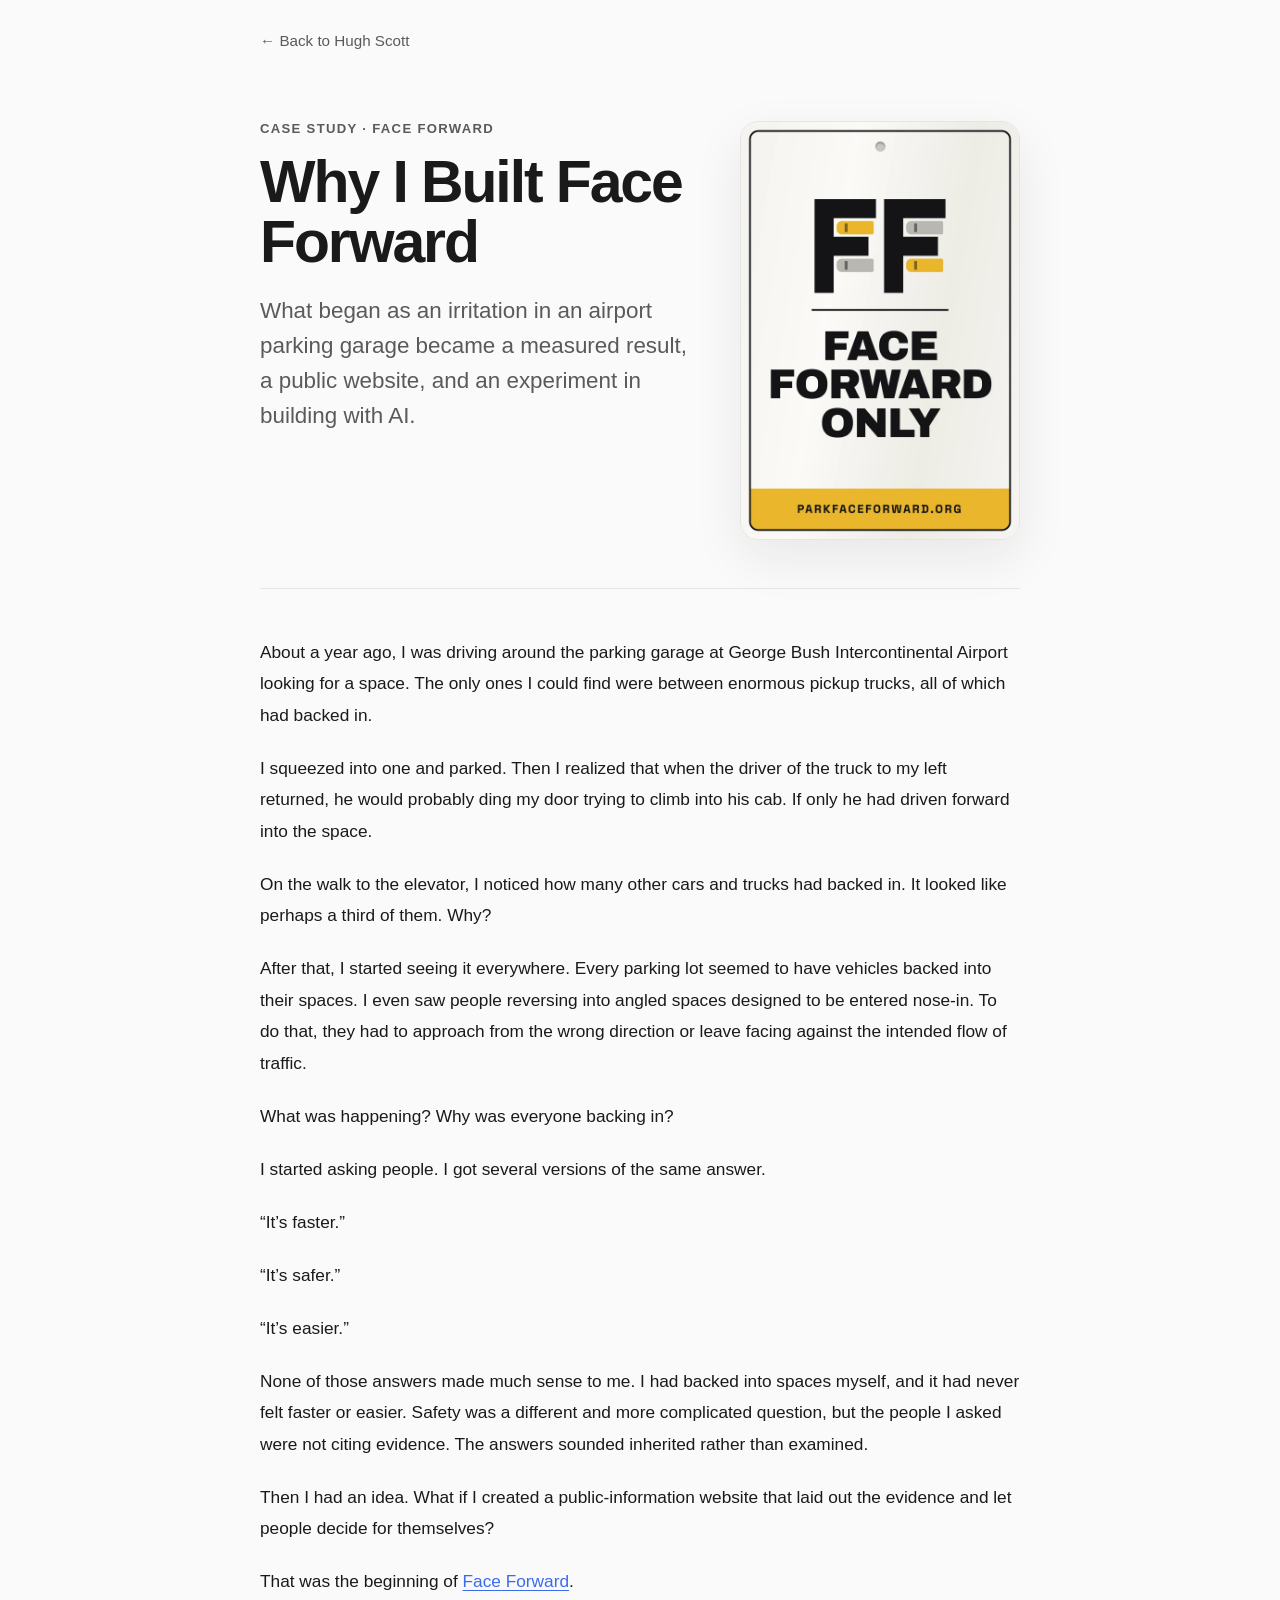
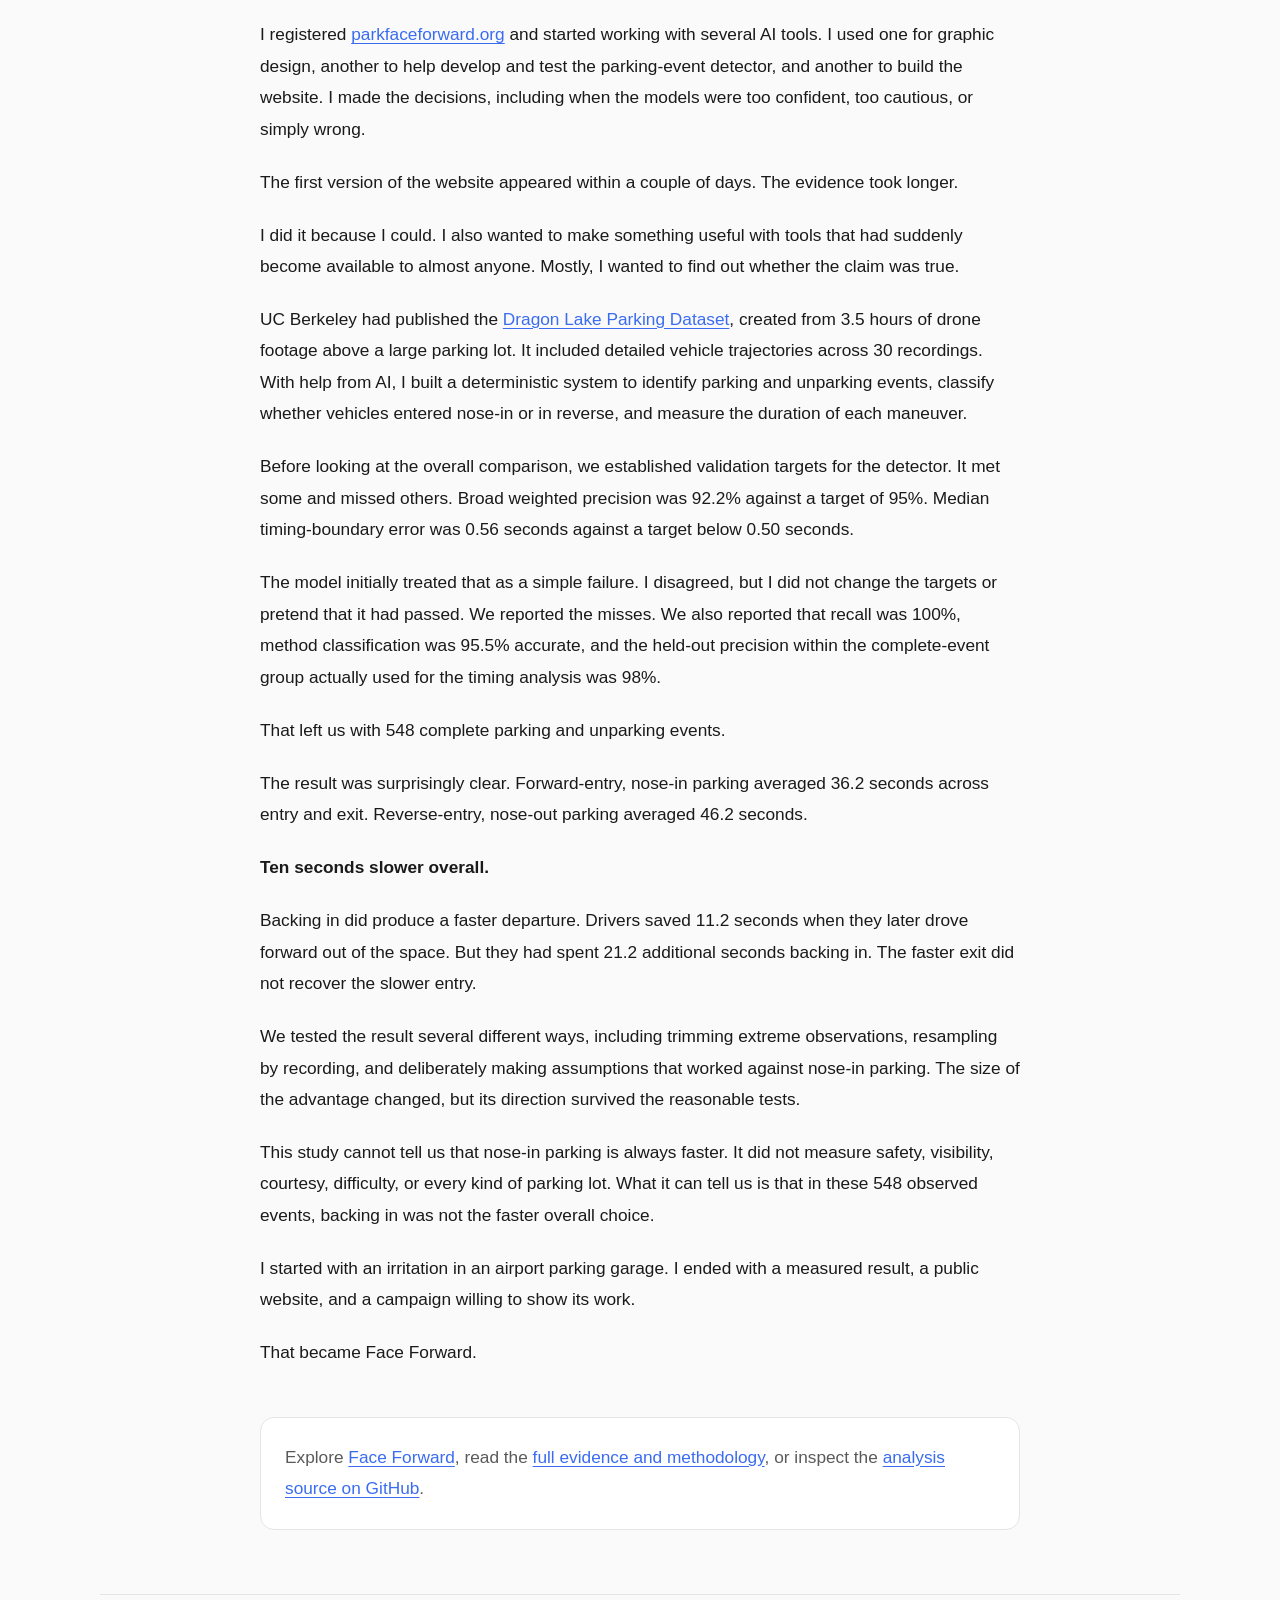
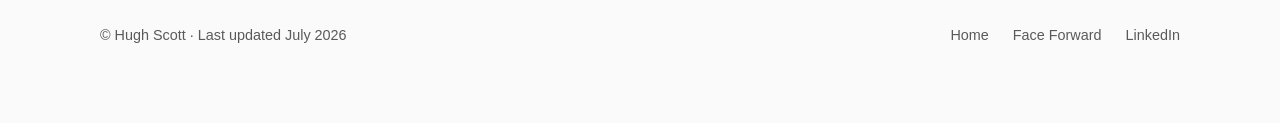
==== face-forward.html @ af5e3e57 "feat: add Face Forward essay" ====
<!DOCTYPE html>
<html lang="en">
  <head>
    <meta charset="UTF-8" />
    <meta name="viewport" content="width=device-width, initial-scale=1.0" />
    <title>Why I Built Face Forward — Hugh Scott</title>
    <meta
      name="description"
      content="How a question in an airport parking garage became Face Forward: an observed parking study, a public website, and an experiment in building with AI."
    />
    <link rel="icon" type="image/svg+xml" href="./favicon.svg" />

    <meta property="og:title" content="Why I Built Face Forward — Hugh Scott" />
    <meta
      property="og:description"
      content="How a question in an airport parking garage became an observed study, a public website, and an experiment in building with AI."
    />
    <meta
      property="og:image"
      content="https://parkfaceforward.org/assets/research/dlp-headline-card.png"
    />
    <meta property="og:url" content="https://hughrscott.com/face-forward.html" />
    <meta property="og:type" content="article" />
    <meta property="og:site_name" content="Hugh Scott" />

    <meta name="twitter:card" content="summary_large_image" />
    <meta name="twitter:title" content="Why I Built Face Forward — Hugh Scott" />
    <meta
      name="twitter:description"
      content="How a question in an airport parking garage became an observed study, a public website, and an experiment in building with AI."
    />
    <meta
      name="twitter:image"
      content="https://parkfaceforward.org/assets/research/dlp-headline-card.png"
    />

    <link rel="canonical" href="https://hughrscott.com/face-forward.html" />

    <script type="application/ld+json">
    {
      "@context": "https://schema.org",
      "@type": "Article",
      "headline": "Why I Built Face Forward",
      "description": "How a question in an airport parking garage became Face Forward: an observed parking study, a public website, and an experiment in building with AI.",
      "author": {
        "@type": "Person",
        "name": "Hugh Scott",
        "url": "https://hughrscott.com"
      },
      "mainEntityOfPage": "https://hughrscott.com/face-forward.html",
      "image": "https://parkfaceforward.org/assets/research/dlp-headline-card.png"
    }
    </script>

    <link rel="stylesheet" href="./styles.css" />
  </head>
  <body>
    <div class="site-shell">
      <main class="article-main">
        <p class="back-link"><a href="./index.html#projects-heading">← Back to Hugh Scott</a></p>

        <header class="article-header">
          <div class="article-hero-copy">
            <p class="article-kicker">Case study · Face Forward</p>
            <h1>Why I Built Face Forward</h1>
            <p class="article-lede">
              What began as an irritation in an airport parking garage became a measured result, a public website, and an experiment in building with AI.
            </p>
          </div>
          <figure class="article-hero-image">
            <img
              src="./assets/images/faceforward-parking-sign.webp"
              alt="Face Forward Only parking sign with four cars parked nose-in"
              width="1200"
              height="1800"
              fetchpriority="high"
            />
          </figure>
        </header>

        <article class="article-body">
          <p>
            About a year ago, I was driving around the parking garage at George Bush Intercontinental Airport looking for a space. The only ones I could find were between enormous pickup trucks, all of which had backed in.
          </p>

          <p>
            I squeezed into one and parked. Then I realized that when the driver of the truck to my left returned, he would probably ding my door trying to climb into his cab. If only he had driven forward into the space.
          </p>

          <p>
            On the walk to the elevator, I noticed how many other cars and trucks had backed in. It looked like perhaps a third of them. Why?
          </p>

          <p>
            After that, I started seeing it everywhere. Every parking lot seemed to have vehicles backed into their spaces. I even saw people reversing into angled spaces designed to be entered nose-in. To do that, they had to approach from the wrong direction or leave facing against the intended flow of traffic.
          </p>

          <p>What was happening? Why was everyone backing in?</p>

          <p>I started asking people. I got several versions of the same answer.</p>

          <p>“It’s faster.”</p>

          <p>“It’s safer.”</p>

          <p>“It’s easier.”</p>

          <p>
            None of those answers made much sense to me. I had backed into spaces myself, and it had never felt faster or easier. Safety was a different and more complicated question, but the people I asked were not citing evidence. The answers sounded inherited rather than examined.
          </p>

          <p>
            Then I had an idea. What if I created a public-information website that laid out the evidence and let people decide for themselves?
          </p>

          <p>
            That was the beginning of <a href="https://parkfaceforward.org/">Face Forward</a>.
          </p>

          <p>
            I registered <a href="https://parkfaceforward.org/">parkfaceforward.org</a> and started working with several AI tools. I used one for graphic design, another to help develop and test the parking-event detector, and another to build the website. I made the decisions, including when the models were too confident, too cautious, or simply wrong.
          </p>

          <p>The first version of the website appeared within a couple of days. The evidence took longer.</p>

          <p>
            I did it because I could. I also wanted to make something useful with tools that had suddenly become available to almost anyone. Mostly, I wanted to find out whether the claim was true.
          </p>

          <p>
            UC Berkeley had published the <a href="https://doi.org/10.5061/dryad.tht76hf5b">Dragon Lake Parking Dataset</a>, created from 3.5 hours of drone footage above a large parking lot. It included detailed vehicle trajectories across 30 recordings. With help from AI, I built a deterministic system to identify parking and unparking events, classify whether vehicles entered nose-in or in reverse, and measure the duration of each maneuver.
          </p>

          <p>
            Before looking at the overall comparison, we established validation targets for the detector. It met some and missed others. Broad weighted precision was 92.2% against a target of 95%. Median timing-boundary error was 0.56 seconds against a target below 0.50 seconds.
          </p>

          <p>
            The model initially treated that as a simple failure. I disagreed, but I did not change the targets or pretend that it had passed. We reported the misses. We also reported that recall was 100%, method classification was 95.5% accurate, and the held-out precision within the complete-event group actually used for the timing analysis was 98%.
          </p>

          <p>That left us with 548 complete parking and unparking events.</p>

          <p>
            The result was surprisingly clear. Forward-entry, nose-in parking averaged 36.2 seconds across entry and exit. Reverse-entry, nose-out parking averaged 46.2 seconds.
          </p>

          <p><strong>Ten seconds slower overall.</strong></p>

          <p>
            Backing in did produce a faster departure. Drivers saved 11.2 seconds when they later drove forward out of the space. But they had spent 21.2 additional seconds backing in. The faster exit did not recover the slower entry.
          </p>

          <p>
            We tested the result several different ways, including trimming extreme observations, resampling by recording, and deliberately making assumptions that worked against nose-in parking. The size of the advantage changed, but its direction survived the reasonable tests.
          </p>

          <p>
            This study cannot tell us that nose-in parking is always faster. It did not measure safety, visibility, courtesy, difficulty, or every kind of parking lot. What it can tell us is that in these 548 observed events, backing in was not the faster overall choice.
          </p>

          <p>
            I started with an irritation in an airport parking garage. I ended with a measured result, a public website, and a campaign willing to show its work.
          </p>

          <p>That became Face Forward.</p>

          <aside class="article-endnote">
            <p>
              Explore <a href="https://parkfaceforward.org/">Face Forward</a>, read the <a href="https://parkfaceforward.org/research/">full evidence and methodology</a>, or inspect the <a href="https://github.com/hughrscott/face-forward">analysis source on GitHub</a>.
            </p>
          </aside>
        </article>
      </main>

      <footer class="site-footer">
        <p class="footer-copy">© Hugh Scott · Last updated July 2026</p>
        <nav class="footer-links" aria-label="Footer links">
          <a href="./index.html">Home</a>
          <a href="https://parkfaceforward.org/">Face Forward</a>
          <a href="https://www.linkedin.com/in/hughscott/" target="_blank" rel="noreferrer">LinkedIn</a>
        </nav>
      </footer>
    </div>
  </body>
</html>
---- styles.css ----
:root {
  --bg: #fafafa;
  --surface: #ffffff;
  --text: #1a1a1a;
  --text-muted: #5a5a5a;
  --border: #e5e5e5;
  --accent: #3b6cf0;
  --font-sans: Inter, "Segoe UI", Roboto, "Helvetica Neue", Arial, sans-serif;
}

* {
  box-sizing: border-box;
}

html {
  background: var(--bg);
  color: var(--text);
}

body {
  margin: 0;
  font-family: var(--font-sans);
}

img {
  max-width: 100%;
  display: block;
}

a {
  color: inherit;
  text-decoration: none;
}

.site-shell {
  padding: 0 1.5rem 5rem;
}

.site-main {
  width: min(1080px, 100%);
  margin: 0 auto;
}

.resume-main {
  width: min(900px, 100%);
}

.hero {
  display: grid;
  grid-template-columns: minmax(0, 1.45fr) minmax(260px, 360px);
  gap: 4rem;
  align-items: start;
  padding: 5.5rem 0 4rem;
}

.eyebrow,
.section-kicker {
  margin: 0 0 0.9rem;
  font-size: 0.82rem;
  font-weight: 600;
  letter-spacing: 0.08em;
  text-transform: uppercase;
  color: var(--text-muted);
}

h1,
h2,
h3,
p,
ul {
  margin: 0;
}

h1 {
  max-width: 10ch;
  font-size: clamp(2.4rem, 4.6vw, 4.2rem);
  line-height: 1.02;
  letter-spacing: -0.035em;
}

h2 {
  font-size: clamp(1.8rem, 3vw, 2rem);
  line-height: 1.15;
  letter-spacing: -0.03em;
}

.hero-headline {
  max-width: 28ch;
  margin-top: 1.1rem;
  font-size: clamp(1.15rem, 2.2vw, 1.45rem);
  line-height: 1.5;
  color: var(--text);
}

.prose {
  max-width: 680px;
}

.prose p,
.experience-description,
.bullet-list li,
.links-list a,
.writing-description {
  font-size: 1.05rem;
  line-height: 1.72;
  color: var(--text-muted);
}

.hero .prose {
  margin-top: 1.5rem;
}

.prose p + p {
  margin-top: 1rem;
}

.hero-image {
  justify-self: end;
  width: min(100%, 340px);
  margin: 0;
}

.hero-image img {
  aspect-ratio: 4 / 5;
  object-fit: cover;
  object-position: center 20%;
  border-radius: 18px;
  border: 1px solid var(--border);
  background: #f2f2f2;
}

.section {
  padding: 2.5rem 0;
  border-top: 1px solid var(--border);
}

.section-heading {
  margin-bottom: 1.4rem;
}

.experience-list {
  display: grid;
  gap: 1.6rem;
}

.experience-item {
  max-width: 760px;
}

.experience-heading {
  font-size: 1.15rem;
  font-weight: 600;
  line-height: 1.4;
  letter-spacing: -0.02em;
}

.experience-description {
  margin-top: 0.4rem;
}

.writing-grid {
  display: grid;
  grid-template-columns: repeat(2, minmax(0, 1fr));
  gap: 1rem;
  margin-top: 1.5rem;
}

.writing-card {
  min-height: 100%;
  border: 1px solid var(--border);
  border-radius: 16px;
  background: var(--surface);
  overflow: hidden;
}

.writing-image-link {
  display: block;
}

.writing-image {
  width: 100%;
  aspect-ratio: 16 / 9;
  object-fit: cover;
}

.writing-card:hover {
  box-shadow: 0 10px 28px rgba(26, 26, 26, 0.05);
}

.writing-title {
  display: inline-block;
  padding: 1.3rem 1.35rem 0;
  font-size: 1.18rem;
  font-weight: 600;
  line-height: 1.35;
  letter-spacing: -0.02em;
  color: var(--text);
}

.writing-title[href]:hover,
.links-list a:hover,
.section-link a:hover {
  color: var(--accent);
  text-decoration: underline;
  text-underline-offset: 0.18em;
}

.writing-description {
  margin-top: 0.75rem;
  padding: 0 1.35rem 1.3rem;
}

.project-card {
  display: grid;
  grid-template-columns: minmax(0, 1.08fr) minmax(0, 0.92fr);
  margin-top: 1.5rem;
  border: 1px solid var(--border);
  border-radius: 18px;
  background: var(--surface);
  overflow: hidden;
}

.project-image-link {
  display: flex;
  align-items: center;
  justify-content: center;
  min-height: 100%;
  padding: 1.25rem;
  background: #f4f2ed;
}

.project-image {
  width: min(100%, 320px);
  height: auto;
  max-height: 440px;
  object-fit: contain;
  border-radius: 12px;
}

.project-content {
  display: flex;
  flex-direction: column;
  justify-content: center;
  padding: 2rem;
}

.project-kicker {
  margin-bottom: 0.8rem;
  font-size: 0.78rem;
  font-weight: 700;
  letter-spacing: 0.1em;
  text-transform: uppercase;
  color: var(--text-muted);
}

.project-title {
  font-size: clamp(1.55rem, 3vw, 2.1rem);
  line-height: 1.1;
  letter-spacing: -0.03em;
}

.project-description {
  margin-top: 0.9rem;
  font-size: 1.05rem;
  line-height: 1.68;
  color: var(--text-muted);
}

.project-actions {
  display: flex;
  flex-wrap: wrap;
  gap: 0.75rem;
  margin-top: 1.5rem;
}

.project-actions a {
  padding: 0.68rem 0.9rem;
  border: 1px solid var(--border);
  border-radius: 999px;
  font-size: 0.92rem;
  font-weight: 600;
}

.project-actions a:hover {
  border-color: var(--accent);
  color: var(--accent);
}

.article-main {
  width: min(760px, 100%);
  margin: 0 auto;
}

.article-header {
  display: grid;
  grid-template-columns: minmax(0, 1fr) minmax(220px, 280px);
  column-gap: 3rem;
  align-items: start;
  padding: 4.5rem 0 3rem;
}

.article-header h1 {
  max-width: 14ch;
}

.article-kicker {
  margin-bottom: 1rem;
  font-size: 0.82rem;
  font-weight: 700;
  letter-spacing: 0.1em;
  text-transform: uppercase;
  color: var(--text-muted);
}

.article-lede {
  max-width: 34em;
  margin-top: 1.4rem;
  font-size: clamp(1.15rem, 2.2vw, 1.4rem);
  line-height: 1.55;
  color: var(--text-muted);
}

.article-hero-image {
  width: 100%;
  margin: 0;
}

.article-hero-image img {
  width: 100%;
  height: auto;
  border: 1px solid var(--border);
  border-radius: 18px;
  box-shadow: 0 18px 50px rgba(26, 26, 26, 0.08);
}

.article-body {
  padding: 3rem 0 1rem;
  border-top: 1px solid var(--border);
}

.article-body p {
  font-size: 1.08rem;
  line-height: 1.82;
  color: var(--text);
}

.article-body p + p {
  margin-top: 1.35rem;
}

.article-body a {
  color: var(--accent);
  text-decoration: underline;
  text-underline-offset: 0.18em;
}

.article-endnote {
  margin-top: 3rem;
  padding: 1.5rem;
  border: 1px solid var(--border);
  border-radius: 14px;
  background: var(--surface);
}

.article-endnote p {
  color: var(--text-muted);
}

.bullet-list,
.links-list {
  padding-left: 1.2rem;
}

.bullet-list li + li,
.links-list li + li {
  margin-top: 0.75rem;
}

.section-link {
  margin-top: 1.1rem;
}

.section-link a {
  color: var(--text);
  font-size: 1rem;
  line-height: 1.6;
}

.back-link {
  padding-top: 2rem;
  font-size: 0.95rem;
  color: var(--text-muted);
}

.back-link a:hover {
  color: var(--accent);
  text-decoration: underline;
  text-underline-offset: 0.18em;
}

.resume-hero {
  grid-template-columns: 1fr;
  gap: 0;
  padding-bottom: 3rem;
}

.resume-list {
  max-width: 760px;
}

.resume-columns {
  display: grid;
  grid-template-columns: repeat(2, minmax(0, 1fr));
  gap: 2rem;
}

a:focus-visible {
  outline: 2px solid var(--accent);
  outline-offset: 4px;
  border-radius: 4px;
}

.site-footer {
  width: min(1080px, 100%);
  margin: 3rem auto 0;
  padding-top: 2rem;
  border-top: 1px solid var(--border);
  display: flex;
  flex-wrap: wrap;
  align-items: center;
  justify-content: space-between;
  gap: 1rem;
}

.footer-copy {
  font-size: 0.9rem;
  color: var(--text-muted);
}

.footer-links {
  display: flex;
  gap: 1.5rem;
}

.footer-links a {
  font-size: 0.9rem;
  color: var(--text-muted);
}

.footer-links a:hover {
  color: var(--accent);
  text-decoration: underline;
  text-underline-offset: 0.18em;
}

@media (max-width: 860px) {
  .hero,
  .writing-grid,
  .project-card,
  .resume-columns {
    grid-template-columns: 1fr;
  }

  .project-image {
    max-height: 520px;
  }

  .hero {
    gap: 2rem;
    padding-top: 3.5rem;
  }

  .article-header {
    display: block;
  }

  .article-hero-image {
    width: min(260px, 68vw);
    margin: 2rem auto 0;
  }

  .hero-image {
    justify-self: start;
    width: min(100%, 320px);
  }
}

@media (max-width: 540px) {
  .site-shell {
    padding: 0 1rem 4rem;
  }

  .hero {
    padding-top: 2.5rem;
  }

  .article-header {
    padding-top: 3rem;
  }

  .section {
    padding: 2rem 0;
  }

  .site-footer {
    flex-direction: column;
    align-items: flex-start;
  }

  .prose p,
  .experience-description,
  .bullet-list li,
  .links-list a,
  .writing-description,
  .writing-meta {
    font-size: 1rem;
  }
}
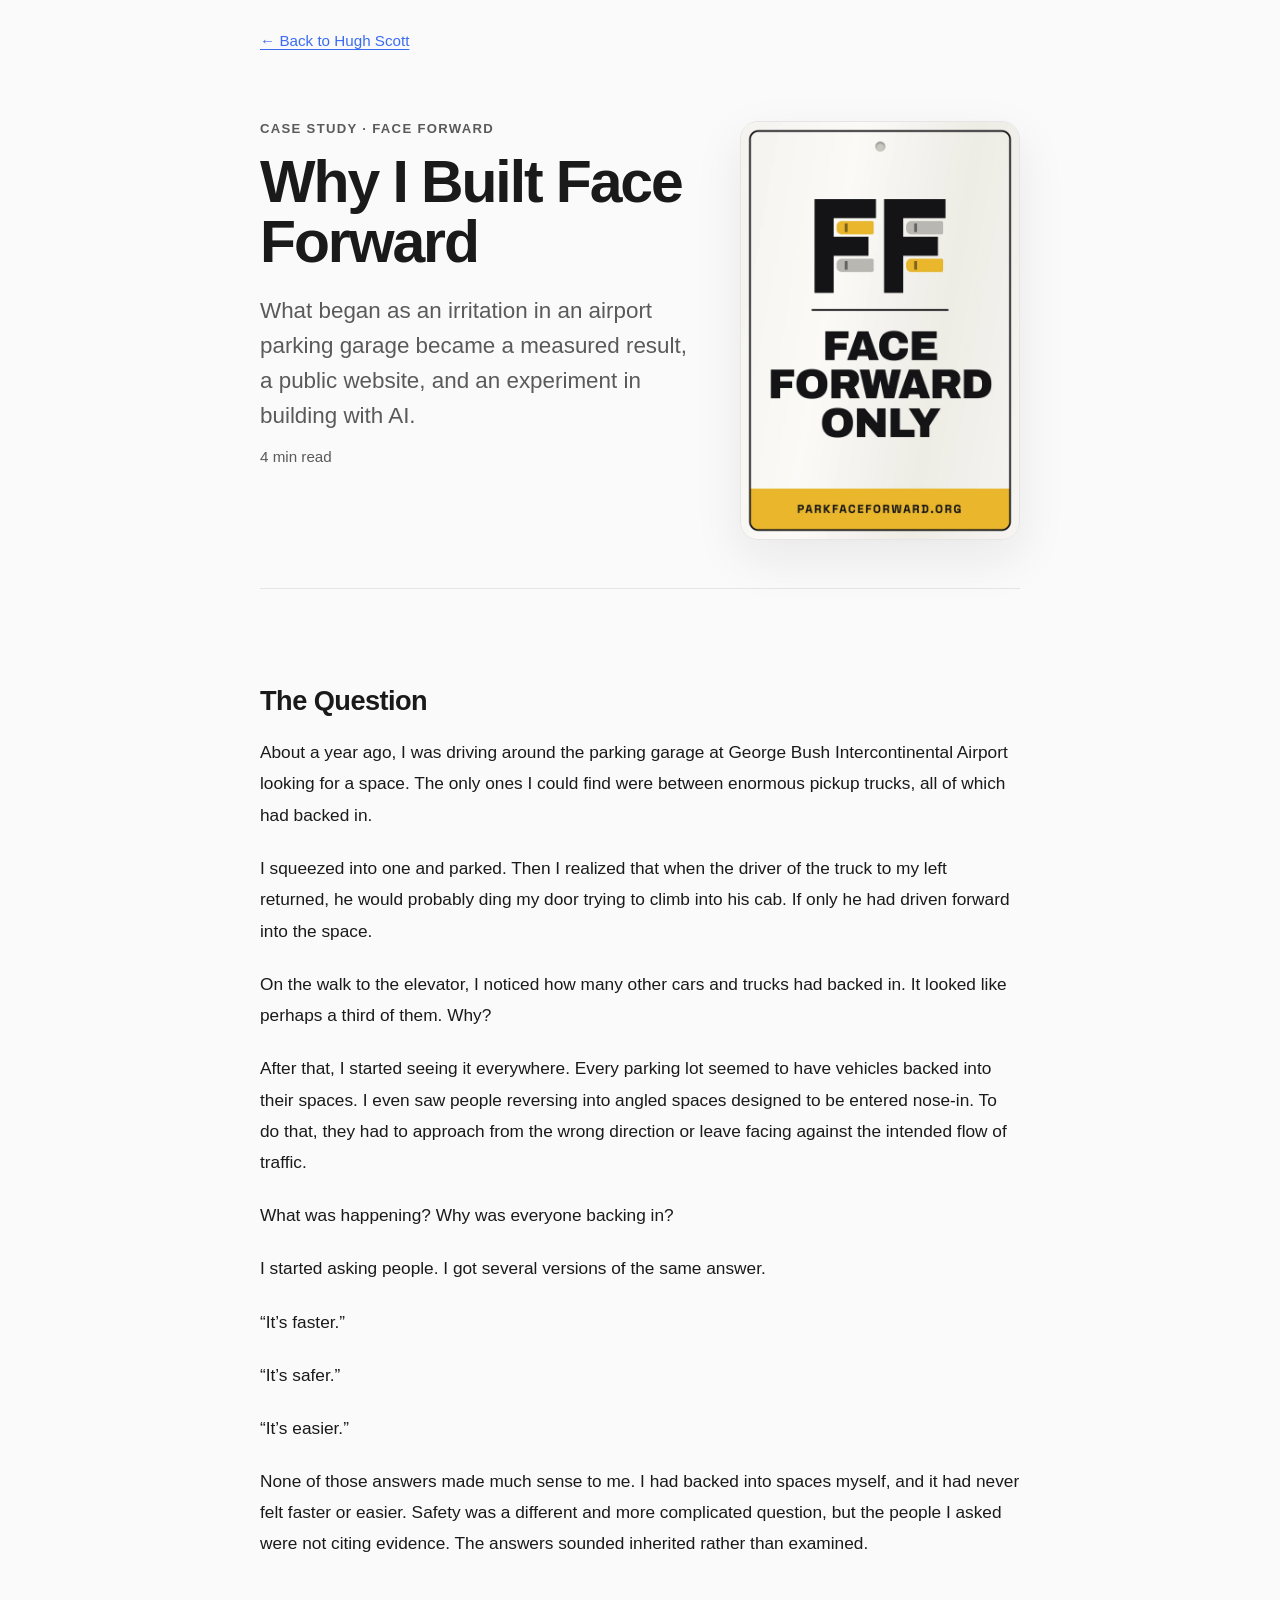
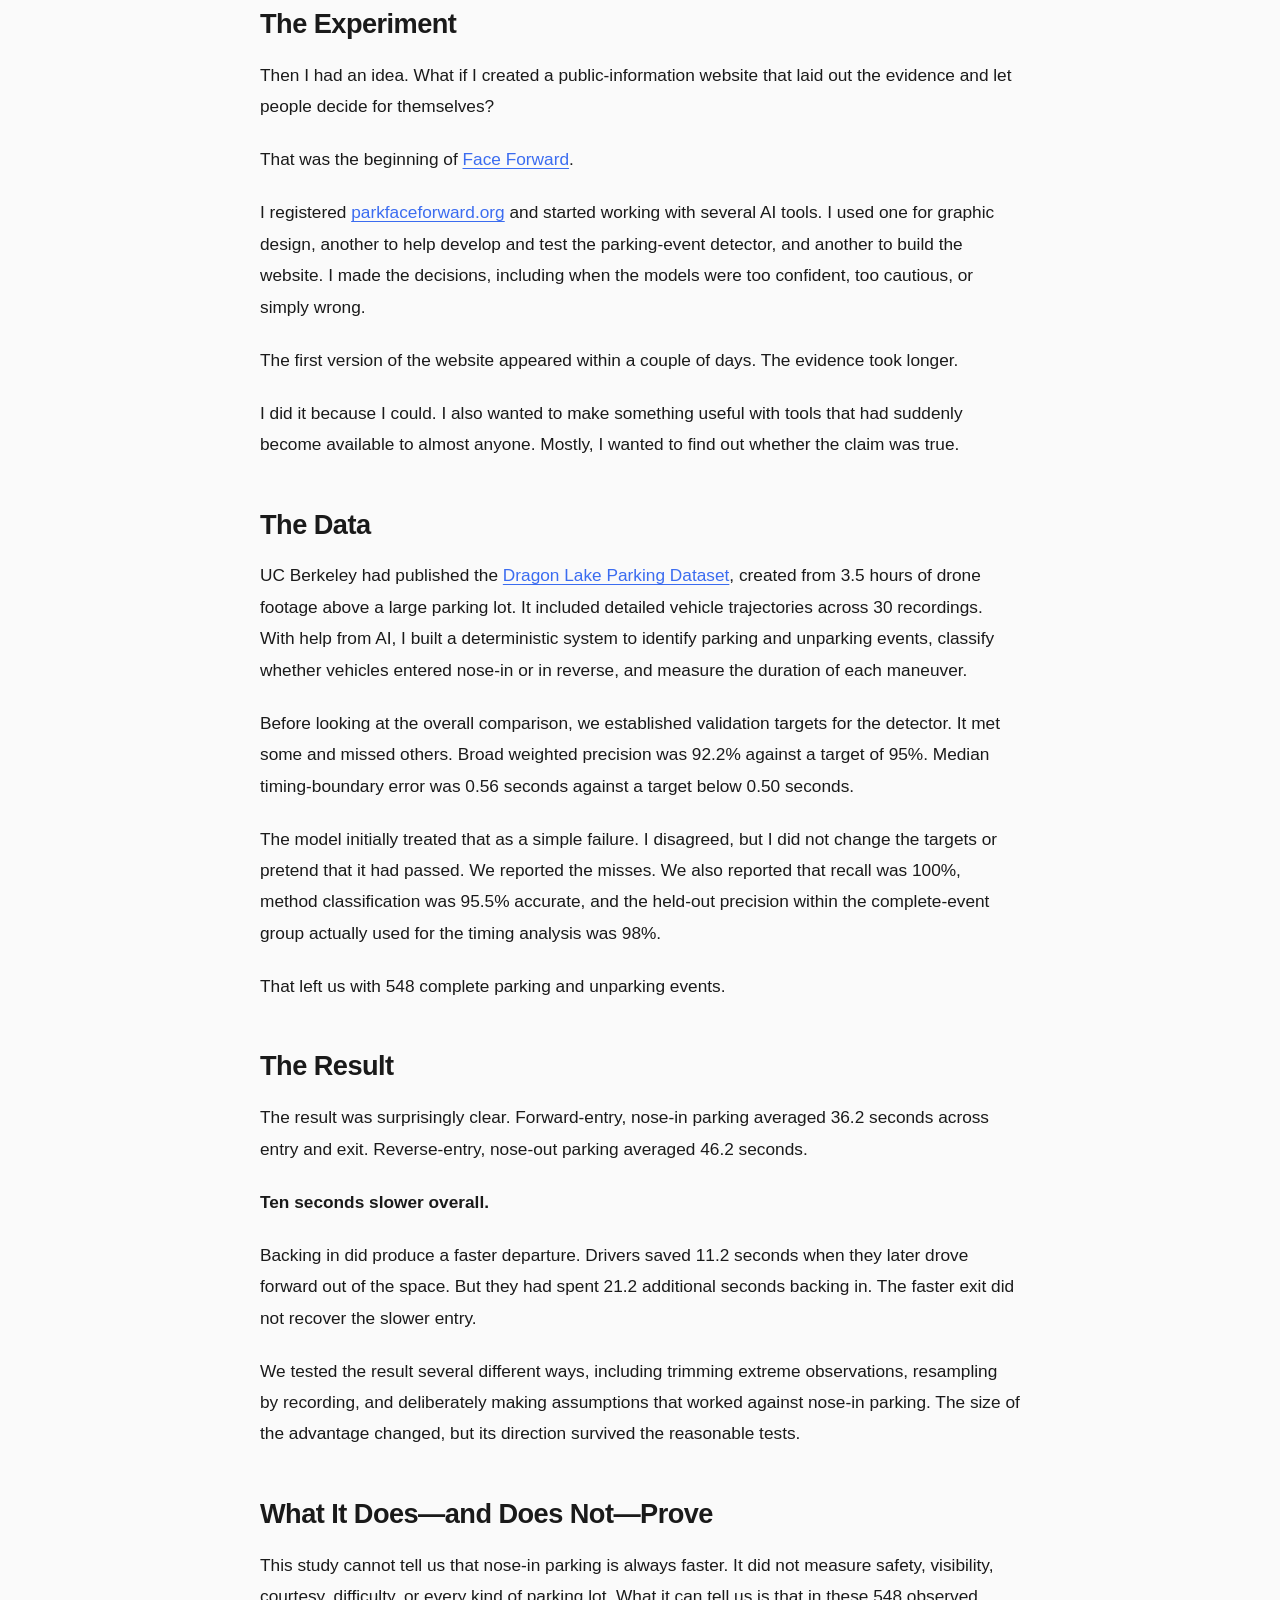
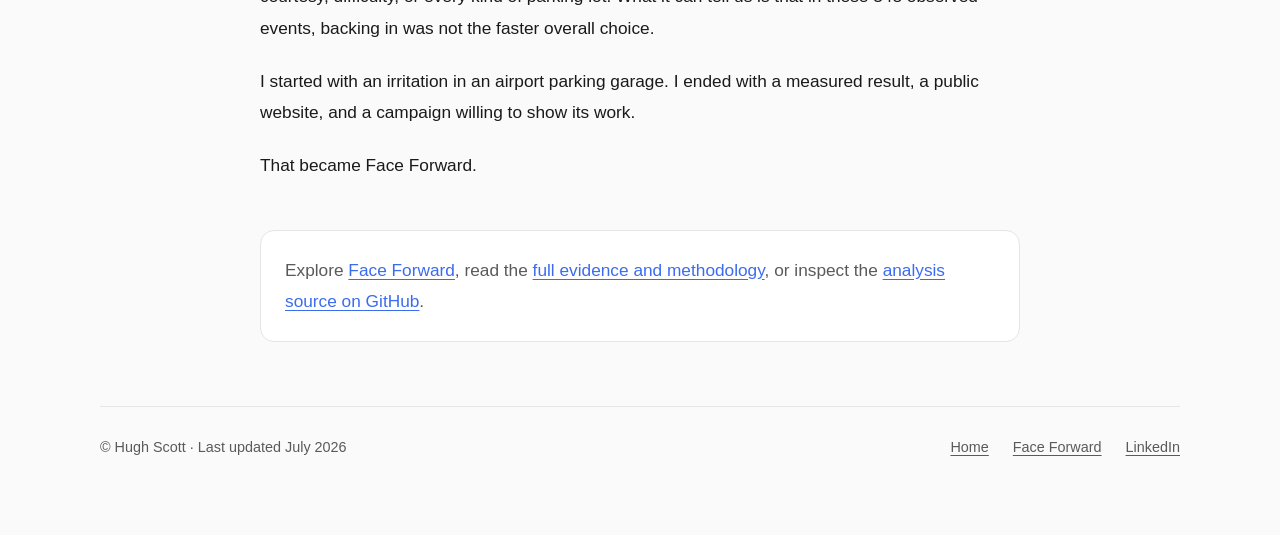
==== commit a35d8d14: "feat: refine site positioning and accessibility" ====
--- a/face-forward.html
+++ b/face-forward.html
@@ -55,8 +55,9 @@
     <link rel="stylesheet" href="./styles.css" />
   </head>
   <body>
+    <a class="skip-link" href="#main-content">Skip to main content</a>
     <div class="site-shell">
-      <main class="article-main">
+      <main id="main-content" class="article-main">
         <p class="back-link"><a href="./index.html#projects-heading">← Back to Hugh Scott</a></p>
 
         <header class="article-header">
@@ -66,6 +67,7 @@
             <p class="article-lede">
               What began as an irritation in an airport parking garage became a measured result, a public website, and an experiment in building with AI.
             </p>
+            <p class="article-reading-time">4 min read</p>
           </div>
           <figure class="article-hero-image">
             <img
@@ -79,6 +81,7 @@
         </header>
 
         <article class="article-body">
+          <h2>The Question</h2>
           <p>
             About a year ago, I was driving around the parking garage at George Bush Intercontinental Airport looking for a space. The only ones I could find were between enormous pickup trucks, all of which had backed in.
           </p>
@@ -109,6 +112,7 @@
             None of those answers made much sense to me. I had backed into spaces myself, and it had never felt faster or easier. Safety was a different and more complicated question, but the people I asked were not citing evidence. The answers sounded inherited rather than examined.
           </p>
 
+          <h2>The Experiment</h2>
           <p>
             Then I had an idea. What if I created a public-information website that laid out the evidence and let people decide for themselves?
           </p>
@@ -127,6 +131,7 @@
             I did it because I could. I also wanted to make something useful with tools that had suddenly become available to almost anyone. Mostly, I wanted to find out whether the claim was true.
           </p>
 
+          <h2>The Data</h2>
           <p>
             UC Berkeley had published the <a href="https://doi.org/10.5061/dryad.tht76hf5b">Dragon Lake Parking Dataset</a>, created from 3.5 hours of drone footage above a large parking lot. It included detailed vehicle trajectories across 30 recordings. With help from AI, I built a deterministic system to identify parking and unparking events, classify whether vehicles entered nose-in or in reverse, and measure the duration of each maneuver.
           </p>
@@ -141,6 +146,7 @@
 
           <p>That left us with 548 complete parking and unparking events.</p>
 
+          <h2>The Result</h2>
           <p>
             The result was surprisingly clear. Forward-entry, nose-in parking averaged 36.2 seconds across entry and exit. Reverse-entry, nose-out parking averaged 46.2 seconds.
           </p>
@@ -155,6 +161,7 @@
             We tested the result several different ways, including trimming extreme observations, resampling by recording, and deliberately making assumptions that worked against nose-in parking. The size of the advantage changed, but its direction survived the reasonable tests.
           </p>
 
+          <h2>What It Does—and Does Not—Prove</h2>
           <p>
             This study cannot tell us that nose-in parking is always faster. It did not measure safety, visibility, courtesy, difficulty, or every kind of parking lot. What it can tell us is that in these 548 observed events, backing in was not the faster overall choice.
           </p>
--- a/styles.css
+++ b/styles.css
@@ -22,14 +22,30 @@
   font-family: var(--font-sans);
 }
 
+.skip-link {
+  position: absolute;
+  left: 1rem;
+  top: -4rem;
+  z-index: 10;
+  padding: 0.7rem 0.9rem;
+  background: var(--text);
+  color: var(--surface);
+  text-decoration: none;
+}
+
+.skip-link:focus {
+  top: 1rem;
+}
+
 img {
   max-width: 100%;
   display: block;
 }
 
 a {
-  color: inherit;
-  text-decoration: none;
+  color: var(--accent);
+  text-decoration: underline;
+  text-underline-offset: 0.18em;
 }
 
 .site-shell {
@@ -166,7 +182,10 @@
 }
 
 .writing-card {
+  display: block;
   min-height: 100%;
+  color: inherit;
+  text-decoration: none;
   border: 1px solid var(--border);
   border-radius: 16px;
   background: var(--surface);
@@ -197,7 +216,7 @@
   color: var(--text);
 }
 
-.writing-title[href]:hover,
+.writing-card:hover .writing-title,
 .links-list a:hover,
 .section-link a:hover {
   color: var(--accent);
@@ -279,6 +298,7 @@
   border-radius: 999px;
   font-size: 0.92rem;
   font-weight: 600;
+  text-decoration: none;
 }
 
 .project-actions a:hover {
@@ -320,6 +340,12 @@
   color: var(--text-muted);
 }
 
+.article-reading-time {
+  margin-top: 0.9rem;
+  font-size: 0.95rem;
+  color: var(--text-muted);
+}
+
 .article-hero-image {
   width: 100%;
   margin: 0;
@@ -348,6 +374,13 @@
   margin-top: 1.35rem;
 }
 
+.article-body h2 {
+  margin: 3rem 0 1.2rem;
+  font-size: clamp(1.35rem, 2.5vw, 1.7rem);
+  line-height: 1.2;
+  letter-spacing: -0.02em;
+}
+
 .article-body a {
   color: var(--accent);
   text-decoration: underline;
@@ -384,6 +417,10 @@
   color: var(--text);
   font-size: 1rem;
   line-height: 1.6;
+}
+
+.experience-heading a {
+  color: inherit;
 }
 
 .back-link {
